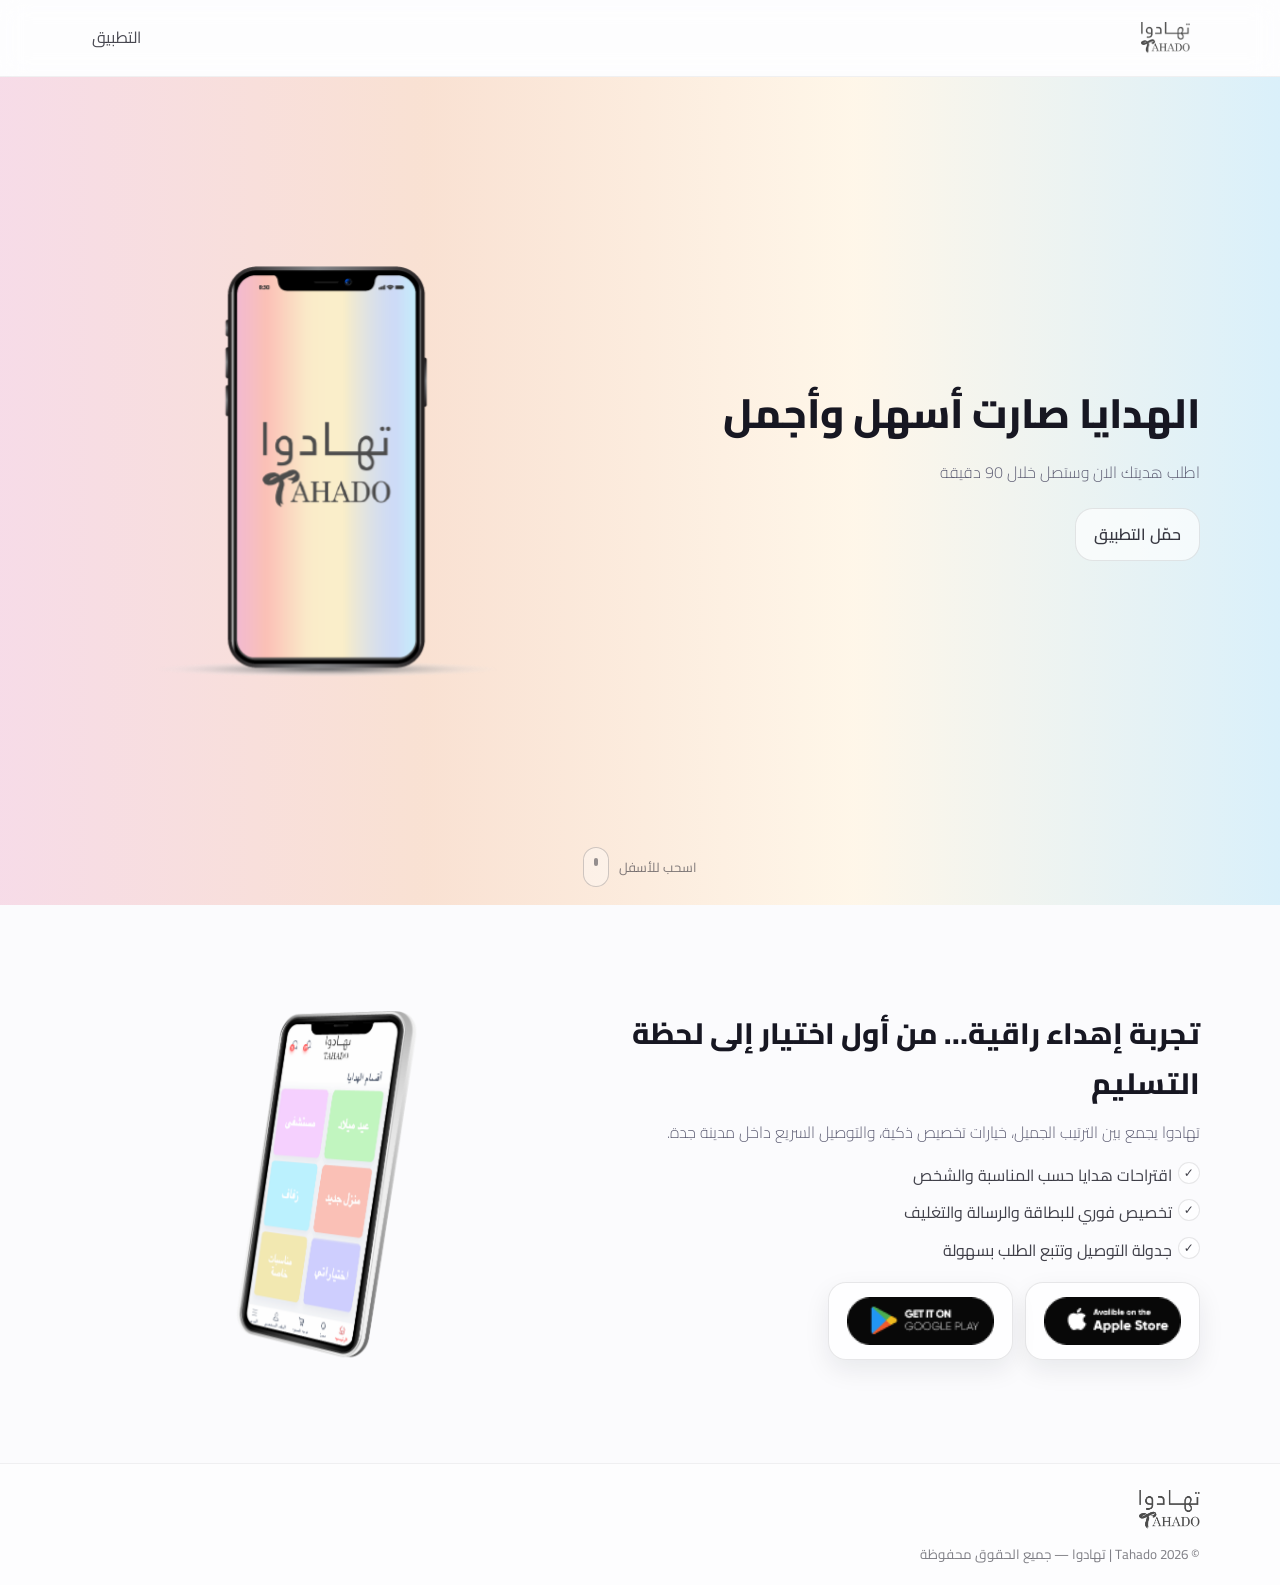
==== index.html @ 55dccb03 "upload" ====
<!doctype html>
<html lang="ar" dir="rtl">
<head>
  <meta charset="utf-8" />
  <meta name="viewport" content="width=device-width,initial-scale=1" />
  <meta name="theme-color" content="#f7e6ef" />
  <title>Tahado | تهادوا</title>
  <meta name="description" content="Tahado | تهادوا - اكتشف هدايا مميزة، اطلبها بسهولة، ووصلها لمن تحب." />

  <!-- Fonts -->
  <link rel="preconnect" href="https://fonts.googleapis.com">
  <link rel="preconnect" href="https://fonts.gstatic.com" crossorigin>
  <link href="https://fonts.googleapis.com/css2?family=Cairo:wght@300;400;600;800&family=Poppins:wght@300;400;600;700&display=swap" rel="stylesheet">

  <link rel="stylesheet" href="style.css" />
</head>

<body>
  

  <header class="topbar">
    <nav class="nav container" aria-label="التنقل الرئيسي">
      <a class="brand" href="#home" data-scroll>
        <img src="assets/Logo.png" alt="Tahado | تهادوا" />
      </a>

      <button class="nav-toggle" type="button" aria-label="فتح القائمة" aria-expanded="false">
        <span></span><span></span><span></span>
      </button>

      <div class="nav-links" id="navLinks">
        <a href="#preview" data-scroll>التطبيق</a>
      </div>
    </nav>
  </header>

  <main id="home">
    <!-- 1) HERO -->
    <section class="hero section section--gradient">
      <div class="container hero-grid">
        <div class="hero-content reveal">


          <h1 class="hero-title">الهدايا صارت أسهل وأجمل</h1>
          <p class="hero-sub">
            اطلب هديتك الان وستصل خلال 90 دقيقة
          </p>

          <div class="hero-actions">
            <a class="btn btn-ghost ripple" href="#preview" data-scroll>حمّل التطبيق</a>
          </div>

          <div class="trust">
          </div>
        </div>

        <div class="hero-art reveal" aria-hidden="true">
          <img src="assets/phone1.png" alt="معاينة تطبيق تهادوا" />
        </div>
      </div>

      <div class="scroll-hint" aria-hidden="true">
        <span>اسحب للأسفل</span>
        <div class="mouse"></div>
      </div>
    </section>

    

    <!-- 4) APP PREVIEW -->
    <section class="section" id="preview">
      <div class="container split">
        <div class="split-text reveal">
          <h2>تجربة إهداء راقية… من أول اختيار إلى لحظة التسليم</h2>
          <p class="lead">
            تهادوا يجمع بين الترتيب الجميل، خيارات تخصيص ذكية، والتوصيل السريع داخل مدينة جدة.
          </p>

          <ul class="checklist">
            <li>اقتراحات هدايا حسب المناسبة والشخص</li>
            <li>تخصيص فوري للبطاقة والرسالة والتغليف</li>
            <li>جدولة التوصيل وتتبع الطلب بسهولة</li>
          </ul>

          <div class="store-row">
            <a class="store-btn ripple" href="#cta" data-scroll aria-label="App Store">
              <img src="assets/apple-store.png" alt="App Store" />
            </a>

            <a class="store-btn ripple" href="#cta" data-scroll aria-label="Google Play">
              <img src="assets/play-store.png" alt="Google Play" />
            </a>
          </div>
        </div>

        <div class="split-media reveal is-visible" aria-hidden="true">
          <img src="assets/phone2.png" alt="معاينة التطبيق" />
        </div>
      </div>
    </section>

    
  </main>

  <!-- 6) FOOTER -->
  <footer class="footer">
    <div class="container footer-row">
      <div class="footer-brand">
        <img src="assets/Logo.png" alt="Tahado | تهادوا" />
      </div>

      <div class="footer-links" aria-label="روابط">

      </div>


    </div>

    <div class="container footer-bottom">
      <small>© <span id="year"></span> Tahado | تهادوا — جميع الحقوق محفوظة</small>
    </div>
  </footer>

  <script src="script.js"></script>
</body>
</html>
---- style.css ----
:root{
  /* Pastel gradient (soft, not saturated) */
  --pink: #f6d9e6;
  --peach:#f9dfcf;
  --cream:#fff6e7;
  --blue: #d7effa;

  --bg: #fbfbfd;
  --text: #171722;
  --muted:#5d5d73;

  --white: #ffffff;
  --card: rgba(255,255,255,.78);

  --shadow: 0 14px 40px rgba(16, 24, 40, .10);
  --shadow-soft: 0 10px 26px rgba(16, 24, 40, .08);

  --radius-lg: 24px;
  --radius-md: 18px;

  --stroke: rgba(23,23,34,.08);
  --stroke-strong: rgba(23,23,34,.12);

  --primary: #2a2a36;
  --accent: #ea7aa8;

  --container: 1120px;
}

*{ box-sizing:border-box; }
html,body{ height:100%; }
body{
  margin:0;
  color:var(--text);
  background: var(--bg);
  font-family: "Cairo","IBM Plex Arabic","Poppins",system-ui,-apple-system,Segoe UI,Roboto,Arial,sans-serif;
  line-height:1.7;
  overflow-x:hidden;
}

img{ max-width:100%; display:block; }
a{ color:inherit; text-decoration:none; }
button{ font-family: inherit; }

.brand img{
  height: clamp(24px, 3vw, 32px);
  width: auto;
}

.container{
  width:min(var(--container), calc(100% - 40px));
  margin-inline:auto;
}

.section{
  padding: 88px 0;
  position:relative;
}

.section--gradient{
  background:
    linear-gradient(90deg, rgba(246,217,230,.92), rgba(249,223,207,.92), rgba(255,246,231,.92), rgba(215,239,250,.92));
}

.section-head{
  text-align:center;
  margin-bottom: 34px;
}
.section-head h2{
  margin:0 0 10px;
  font-size: clamp(22px, 2.3vw, 34px);
  font-weight: 800;
  letter-spacing: .2px;
}
.section-head p{
  margin:0;
  color: var(--muted);
  font-weight: 300;
}

.topbar{
  position: sticky;
  top:0;
  z-index: 40;
  backdrop-filter: blur(14px);
  background: rgba(255,255,255,.58);
  border-bottom: 1px solid rgba(23,23,34,.06);
}

.nav{
  display:flex;
  align-items:center;
  justify-content:space-between;
  padding: 14px 0;
  gap: 12px;
}

.brand{
  display:flex;
  flex-direction:column;
  line-height:1.1;
  padding: 8px 10px;
  border-radius: 14px;
}
.brand-ar{ font-weight:800; font-size: 18px; }
.brand-en{ font-family:"Poppins","Cairo",sans-serif; font-weight:600; font-size: 12px; color: rgba(23,23,34,.62); letter-spacing: .12em; }

.nav-links{
  display:flex;
  align-items:center;
  gap: 10px;
}
.nav-links a{
  padding: 10px 12px;
  border-radius: 14px;
  color: rgba(23,23,34,.78);
  font-weight: 400;
  transition: transform .2s ease, background .2s ease;
}
.nav-links a:hover{
  background: rgba(255,255,255,.7);
  transform: translateY(-1px);
}
.nav-links .chip{
  border: 1px solid rgba(23,23,34,.10);
  background: rgba(255,255,255,.7);
}

.nav-toggle{
  display:none;
  width: 44px;
  height: 44px;
  border-radius: 14px;
  border: 1px solid rgba(23,23,34,.08);
  background: rgba(255,255,255,.7);
  cursor:pointer;
  position:relative;
}
.nav-toggle span{
  position:absolute;
  left: 10px;
  right: 10px;
  height: 2px;
  background: rgba(23,23,34,.75);
  border-radius: 999px;
  transition: transform .2s ease, top .2s ease, opacity .2s ease;
}
.nav-toggle span:nth-child(1){ top: 14px; }
.nav-toggle span:nth-child(2){ top: 21px; }
.nav-toggle span:nth-child(3){ top: 28px; }
.nav-toggle[aria-expanded="true"] span:nth-child(1){ top: 21px; transform: rotate(45deg); }
.nav-toggle[aria-expanded="true"] span:nth-child(2){ opacity:0; }
.nav-toggle[aria-expanded="true"] span:nth-child(3){ top: 21px; transform: rotate(-45deg); }

.hero{
  min-height: calc(100svh - 72px);
  display:flex;
  align-items:center;
  padding-top: 48px;
}
.hero-grid{
  display:grid;
  grid-template-columns: 1.1fr .9fr;
  align-items:center;
  gap: 26px;
}

.logo-block{
  display:inline-flex;
  flex-direction:column;
  gap: 6px;
  padding: 14px 18px;
  border-radius: 18px;
  background: rgba(255,255,255,.55);
  border: 1px solid rgba(23,23,34,.08);
  box-shadow: 0 10px 24px rgba(16, 24, 40, .08);
}
.logo-block img{
  height: clamp(42px, 6vw, 64px);
  width: auto;
}
.logo-ar{
  font-size: clamp(28px, 3.4vw, 44px);
  font-weight: 800;
}
.logo-en{
  font-family:"Poppins","Cairo",sans-serif;
  letter-spacing: .18em;
  font-size: 12px;
  color: rgba(23,23,34,.60);
  font-weight: 600;
}

.hero-title{
  margin: 16px 0 10px;
  font-size: clamp(28px, 3.2vw, 48px);
  font-weight: 800;
}
.hero-sub{
  margin:0 0 22px;
  color: var(--muted);
  font-weight: 300;
  max-width: 56ch;
}

.hero-actions{
  display:flex;
  flex-wrap:wrap;
  gap: 12px;
  margin-bottom: 18px;
}

.btn{
  display:inline-flex;
  align-items:center;
  justify-content:center;
  padding: 12px 18px;
  border-radius: 18px;
  border: 1px solid transparent;
  cursor:pointer;
  user-select:none;
  font-weight: 600;
  transition: transform .18s ease, box-shadow .18s ease, background .18s ease, border-color .18s ease;
  position:relative;
  overflow:hidden;
}
.btn:hover{ transform: translateY(-2px); box-shadow: var(--shadow-soft); }
.btn:active{ transform: translateY(0px); }

.btn-primary{
  background: linear-gradient(135deg, rgba(234,122,168,.92), rgba(130,170,244,.70));
  color: #11111a;
  border-color: rgba(23,23,34,.06);
}
.btn-ghost{
  background: rgba(255,255,255,.66);
  border-color: rgba(23,23,34,.10);
  color: rgba(23,23,34,.86);
}

.trust{
  display:flex;
  flex-wrap:wrap;
  gap: 10px;
}
.pill{
  padding: 8px 12px;
  border-radius: 999px;
  background: rgba(255,255,255,.55);
  border: 1px solid rgba(23,23,34,.08);
  color: rgba(23,23,34,.72);
  font-weight: 400;
}

.hero-art{
  position:relative;
  display:flex;
  justify-content:center;
  align-items:center;
  min-height: 360px;
}
.halo{
  position:absolute;
  inset:auto;
  width: 360px;
  height: 360px;
  filter: blur(28px);
  opacity: .75;
  background: radial-gradient(circle at 30% 30%, rgba(234,122,168,.55), transparent 60%),
              radial-gradient(circle at 70% 65%, rgba(109,186,244,.50), transparent 60%),
              radial-gradient(circle at 55% 40%, rgba(255,246,231,.80), transparent 55%);
  z-index:0;
}
.hero-card{
  z-index:1;
  width: min(380px, 92%);
  border-radius: var(--radius-lg);
  background: rgba(255,255,255,.62);
  border: 1px solid rgba(23,23,34,.08);
  box-shadow: var(--shadow);
  padding: 18px;
}
.hero-card-top{
  display:flex;
  justify-content:space-between;
  align-items:center;
  margin-bottom: 12px;
}
.badge{
  padding: 8px 10px;
  border-radius: 999px;
  background: rgba(255,255,255,.75);
  border: 1px solid rgba(23,23,34,.08);
  font-weight: 600;
  color: rgba(23,23,34,.80);
}
.mini{
  font-family:"Poppins","Cairo",sans-serif;
  font-size: 12px;
  opacity: .7;
  letter-spacing: .12em;
}
.hero-card-body{
  display:flex;
  gap: 14px;
  align-items:center;
  padding: 14px;
  border-radius: 18px;
  background: rgba(255,255,255,.58);
  border: 1px solid rgba(23,23,34,.06);
}
.gift-emoji{
  font-size: 42px;
  width: 64px;
  height: 64px;
  display:grid;
  place-items:center;
  border-radius: 18px;
  background: linear-gradient(135deg, rgba(246,217,230,.75), rgba(215,239,250,.75));
  border: 1px solid rgba(23,23,34,.06);
}
.gift-lines{ flex:1; }
.line{
  height: 10px;
  border-radius: 999px;
  background: rgba(23,23,34,.08);
  margin: 10px 0;
}
.line.lg{ width: 80%; }
.line.sm{ width: 50%; }

.hero-card-bottom{
  display:flex;
  flex-wrap:wrap;
  gap: 10px;
  margin-top: 12px;
}
.chip-soft{
  padding: 8px 10px;
  border-radius: 999px;
  background: rgba(255,255,255,.55);
  border: 1px solid rgba(23,23,34,.06);
  color: rgba(23,23,34,.72);
  font-weight: 400;
}

.scroll-hint{
  position:absolute;
  bottom: 18px;
  left: 50%;
  transform: translateX(-50%);
  display:flex;
  align-items:center;
  gap: 10px;
  color: rgba(23,23,34,.55);
  font-size: 13px;
}
.mouse{
  width: 26px;
  height: 40px;
  border-radius: 999px;
  border: 1px solid rgba(23,23,34,.20);
  position:relative;
  background: rgba(255,255,255,.35);
}
.mouse::after{
  content:"";
  width: 4px;
  height: 8px;
  border-radius: 999px;
  background: rgba(23,23,34,.45);
  position:absolute;
  left:50%;
  top: 10px;
  transform: translateX(-50%);
  animation: wheel 1.3s ease-in-out infinite;
}
@keyframes wheel{
  0%{ transform: translate(-50%, 0); opacity:.7; }
  70%{ transform: translate(-50%, 10px); opacity:.2; }
  100%{ transform: translate(-50%, 0); opacity:.7; }
}

/* Cards */
.cards-3{
  display:grid;
  grid-template-columns: repeat(3, 1fr);
  gap: 16px;
}
.card{
  background: rgba(255,255,255,.72);
  border: 1px solid rgba(23,23,34,.08);
  border-radius: var(--radius-lg);
  padding: 18px;
  box-shadow: var(--shadow-soft);
  transition: transform .2s ease, box-shadow .2s ease;
}
.card:hover{
  transform: translateY(-4px);
  box-shadow: var(--shadow);
}
.card-icon{
  width: 54px;
  height: 54px;
  border-radius: 18px;
  display:grid;
  place-items:center;
  background: linear-gradient(135deg, rgba(255,246,231,.90), rgba(215,239,250,.75));
  border: 1px solid rgba(23,23,34,.06);
  margin-bottom: 12px;
  font-size: 22px;
}
.card h3{ margin:0 0 6px; font-weight:800; font-size: 18px; }
.card p{ margin:0; color: var(--muted); font-weight: 300; }

/* Categories */
.category-grid{
  display:grid;
  grid-template-columns: repeat(4, 1fr);
  gap: 14px;
}
.category-card{
  border-radius: var(--radius-lg);
  padding: 18px;
  background:
    linear-gradient(var(--white), var(--white)) padding-box,
    linear-gradient(135deg, rgba(246,217,230,.85), rgba(249,223,207,.85), rgba(215,239,250,.85)) border-box;
  border: 1.5px solid transparent;
  box-shadow: var(--shadow-soft);
  transition: transform .2s ease, box-shadow .2s ease, background .2s ease;
  min-height: 142px;
  display:flex;
  flex-direction:column;
  justify-content:center;
  gap: 6px;
}
.category-card:hover{
  transform: translateY(-5px);
  box-shadow: var(--shadow);
}
.category-emoji{ font-size: 28px; }
.category-title{ font-weight: 800; font-size: 18px; }
.category-sub{ color: var(--muted); font-weight: 300; }

/* Split preview */
.split{
  display:grid;
  grid-template-columns: 1.1fr .9fr;
  gap: 24px;
  align-items:center;
}
.split-text h2{
  margin:0 0 10px;
  font-size: clamp(22px, 2.3vw, 34px);
  font-weight: 800;
}
.lead{
  margin:0 0 16px;
  color: var(--muted);
  font-weight: 300;
  max-width: 60ch;
}
.checklist{
  list-style:none;
  padding:0;
  margin: 0 0 18px;
}
.checklist li{
  position:relative;
  padding-inline-start: 28px;
  margin: 10px 0;
  color: rgba(23,23,34,.82);
  font-weight: 400;
}
.checklist li::before{
  content:"✓";
  position:absolute;
  right: 0;
  top: 0;
  width: 20px;
  height: 20px;
  border-radius: 999px;
  display:grid;
  place-items:center;
  font-weight: 800;
  font-size: 12px;
  background: rgba(255,255,255,.75);
  border: 1px solid rgba(23,23,34,.10);
}

.store-row{
  display:flex;
  gap: 12px;
  flex-wrap:wrap;
}
.store-btn{
  display:flex;
  align-items:center;
  gap: 10px;
  padding: 14px 18px;
  border-radius: 18px;
  border: 1px solid rgba(23,23,34,.10);
  background: rgba(255,255,255,.72);
  box-shadow: var(--shadow-soft);
  transition: transform .18s ease, box-shadow .18s ease;
  position:relative;
  overflow:hidden;
}
.store-btn:hover{ transform: translateY(-2px); box-shadow: var(--shadow); }
.store-btn img{
  height: clamp(36px, 6.5vw, 48px);
  width: auto;
}
.store-ic{
  width: 38px;
  height: 38px;
  border-radius: 14px;
  display:grid;
  place-items:center;
  background: linear-gradient(135deg, rgba(246,217,230,.8), rgba(215,239,250,.8));
  border: 1px solid rgba(23,23,34,.06);
  font-weight: 700;
  font-family:"Poppins","Cairo",sans-serif;
}
.store-text{
  line-height:1.1;
  display:flex;
  flex-direction:column;
  text-align:right;
}
.store-text small{
  color: rgba(23,23,34,.60);
  font-family:"Poppins","Cairo",sans-serif;
  font-weight: 400;
  font-size: 11px;
}
.store-text strong{
  font-family:"Poppins","Cairo",sans-serif;
  font-weight: 700;
  letter-spacing: .02em;
}

.store-btn--light{
  background: rgba(158, 0, 0, 0);
}

/* Phone mock */
.split-media{
  position:relative;
  display:flex;
  justify-content:center;
  padding: 18px 0;
}
.split-media img{
  width: clamp(130px, 14vw, 210px);
  height: auto;
}

/* Hero phone image sizing */
.hero-art img{
  width: clamp(350px, 18vw, 240px);
  height: auto;
}
.phone-glow{
  position:absolute;
  width: 420px;
  height: 420px;
  border-radius: 50%;
  filter: blur(28px);
  opacity: .75;
  background: radial-gradient(circle at 40% 30%, rgba(234,122,168,.55), transparent 55%),
              radial-gradient(circle at 70% 70%, rgba(109,186,244,.55), transparent 60%),
              radial-gradient(circle at 50% 55%, rgba(255,246,231,.85), transparent 60%);
}
.phone{
  width: 300px;
  height: 600px;
  border-radius: 38px;
  background: rgba(255,255,255,.7);
  border: 1px solid rgba(23,23,34,.10);
  box-shadow: var(--shadow);
  position:relative;
  overflow:hidden;
  backdrop-filter: blur(10px);
}
.phone-notch{
  position:absolute;
  top: 10px;
  left: 50%;
  transform: translateX(-50%);
  width: 120px;
  height: 26px;
  border-radius: 999px;
  background: rgba(23,23,34,.10);
}
.phone-screen{
  position:absolute;
  inset: 0;
  padding: 46px 16px 16px;
  display:flex;
  flex-direction:column;
  gap: 12px;
}

.ui-header{
  display:flex;
  align-items:center;
  justify-content:space-between;
  padding: 14px;
  border-radius: 22px;
  background: linear-gradient(135deg, rgba(246,217,230,.62), rgba(215,239,250,.62));
  border: 1px solid rgba(23,23,34,.06);
}
.ui-title{ font-weight: 800; }
.ui-pill{
  font-size: 12px;
  padding: 8px 10px;
  border-radius: 999px;
  background: rgba(255,255,255,.6);
  border: 1px solid rgba(23,23,34,.08);
}

.ui-card{
  padding: 14px;
  border-radius: 24px;
  background: rgba(255,255,255,.65);
  border: 1px solid rgba(23,23,34,.08);
  box-shadow: 0 10px 18px rgba(16,24,40,.08);
}
.ui-card-top{
  display:flex;
  justify-content:space-between;
  align-items:center;
  margin-bottom: 10px;
}
.ui-emoji{ font-size: 22px; }
.ui-tag{
  font-size: 12px;
  color: rgba(23,23,34,.72);
  padding: 6px 10px;
  border-radius: 999px;
  border: 1px solid rgba(23,23,34,.08);
  background: rgba(255,255,255,.55);
}
.ui-lines{ display:flex; flex-direction:column; gap: 8px; margin: 10px 0; }
.ui-line{
  height: 10px;
  border-radius: 999px;
  background: rgba(23,23,34,.10);
}
.w80{ width: 82%; }
.w60{ width: 60%; }

.ui-actions{
  display:flex;
  gap: 8px;
  flex-wrap:wrap;
}
.ui-chip{
  font-size: 12px;
  padding: 8px 10px;
  border-radius: 999px;
  background: rgba(255,255,255,.65);
  border: 1px solid rgba(23,23,34,.08);
}

.ui-grid{
  display:grid;
  grid-template-columns: repeat(2, 1fr);
  gap: 10px;
  margin-top: 4px;
}
.ui-mini{
  border-radius: 20px;
  padding: 12px;
  background: rgba(255,255,255,.62);
  border: 1px solid rgba(23,23,34,.08);
  display:flex;
  align-items:center;
  justify-content:space-between;
}
.ui-mini span{ font-size: 18px; }
.ui-mini small{ color: rgba(23,23,34,.70); font-weight: 400; }

.ui-footer{
  margin-top:auto;
  display:flex;
  justify-content:center;
  gap: 8px;
}
.dot{
  width: 7px;
  height: 7px;
  border-radius: 999px;
  background: rgba(23,23,34,.18);
}
.dot.active{ background: rgba(23,23,34,.45); }

/* CTA */
.cta{
  padding-top: 40px;
  padding-bottom: 40px;
}
.cta-box{
  border-radius: calc(var(--radius-lg) + 6px);
  padding: 28px;
  background: rgba(255,255,255,.50);
  border: 1px solid rgba(23,23,34,.08);
  box-shadow: var(--shadow);
  text-align:center;
}
.cta-box h2{
  margin:0 0 6px;
  font-size: clamp(22px, 2.3vw, 34px);
  font-weight: 800;
}
.cta-box p{
  margin:0 0 18px;
  color: rgba(23,23,34,.70);
  font-weight: 300;
}
.cta-actions{
  margin-top: 16px;
  display:flex;
  gap: 12px;
  justify-content:center;
  flex-wrap:wrap;
}

/* Footer */
.footer{
  padding: 26px 0 18px;
  background: rgba(255,255,255,.6);
  border-top: 1px solid rgba(23,23,34,.06);
}
.footer-row{
  display:flex;
  gap: 14px;
  align-items:center;
  justify-content:space-between;
  flex-wrap:wrap;
}
.footer-brand{
  display:flex;
  flex-direction:column;
  line-height:1.1;
}
.footer-brand img{
  height: clamp(28px, 4vw, 40px);
  width: auto;
}
.footer-links{
  display:flex;
  gap: 14px;
  flex-wrap:wrap;
  color: rgba(23,23,34,.72);
}
.footer-links a{
  padding: 8px 10px;
  border-radius: 14px;
  transition: background .18s ease, transform .18s ease;
}
.footer-links a:hover{
  background: rgba(255,255,255,.75);
  transform: translateY(-1px);
}
.social{
  display:flex;
  gap: 10px;
}
.social-btn{
  width: 40px;
  height: 40px;
  border-radius: 14px;
  display:grid;
  place-items:center;
  background: rgba(255,255,255,.72);
  border: 1px solid rgba(23,23,34,.08);
  box-shadow: 0 10px 20px rgba(16,24,40,.06);
  transition: transform .18s ease, box-shadow .18s ease;
}
.social-btn:hover{ transform: translateY(-2px); box-shadow: var(--shadow-soft); }
.footer-bottom{
  margin-top: 10px;
  color: rgba(23,23,34,.55);
}

/* Floating layer */
.float-layer{
  position:fixed;
  inset:0;
  pointer-events:none;
  z-index:0;
}
.float-item{
  position:absolute;
  font-size: 18px;
  opacity:.28;
  filter: blur(.0px);
  transform: translate3d(0,0,0);
  animation: floatUp 10s linear infinite;
}
@keyframes floatUp{
  0%{ transform: translateY(20px) translateX(0) rotate(0deg); opacity: 0; }
  10%{ opacity:.26; }
  50%{ opacity:.22; }
  100%{ transform: translateY(-120vh) translateX(40px) rotate(18deg); opacity: 0; }
}
.float-item.i1{ right: 10%; top: 95%; animation-duration: 12s; }
.float-item.i2{ right: 28%; top: 110%; animation-duration: 14s; font-size: 20px; }
.float-item.i3{ right: 55%; top: 120%; animation-duration: 16s; font-size: 16px; }
.float-item.i4{ right: 72%; top: 105%; animation-duration: 15s; font-size: 18px; }
.float-item.i5{ right: 86%; top: 125%; animation-duration: 18s; font-size: 16px; }
.float-item.i6{ right: 40%; top: 130%; animation-duration: 20s; font-size: 20px; }

/* Reveal animation */
.reveal{
  opacity:0;
  transform: translateY(14px);
  transition: opacity .7s ease, transform .7s ease;
  will-change: opacity, transform;
}
.reveal.is-visible{
  opacity:1;
  transform: translateY(0);
}

/* Ripple */
.ripple{
  --ripple-x: 50%;
  --ripple-y: 50%;
}
.ripple::after{
  content:"";
  position:absolute;
  inset:auto;
  width: 12px;
  height: 12px;
  border-radius: 999px;
  background: rgba(255,255,255,.6);
  transform: translate(-50%, -50%) scale(0);
  top: var(--ripple-y);
  left: var(--ripple-x);
  pointer-events:none;
}
.ripple.rippling::after{
  animation: ripple 550ms ease-out;
}
@keyframes ripple{
  to{
    transform: translate(-50%, -50%) scale(28);
    opacity:0;
  }
}

/* Responsive */
@media (max-width: 980px){
  .hero-grid, .split{
    grid-template-columns: 1fr;
  }
  .hero{
    min-height: auto;
    padding-bottom: 70px;
  }
  .hero-art{ order: -1; }
  .scroll-hint{ display:none; }
  .category-grid{ grid-template-columns: repeat(2, 1fr); }
  .cards-3{ grid-template-columns: 1fr; }
}

@media (max-width: 860px){
  .nav-toggle{ display:inline-grid; place-items:center; }
  .nav-links{
    position:absolute;
    top: 62px;
    left: 20px;
    right: 20px;
    background: rgba(255,255,255,.82);
    border: 1px solid rgba(23,23,34,.08);
    border-radius: 18px;
    box-shadow: var(--shadow-soft);
    padding: 10px;
    display:none;
    flex-direction:column;
    align-items:stretch;
  }
  .nav-links a{ padding: 12px 12px; }
  .nav-links.is-open{ display:flex; }
}

@media (prefers-reduced-motion: reduce){
  *{ scroll-behavior:auto !important; }
  .reveal{ transition:none; }
  .float-item{ animation:none; opacity:.14; }
  .btn, .card, .category-card, .store-btn, .social-btn{ transition:none; }
  .ripple::after{ display:none; }
}
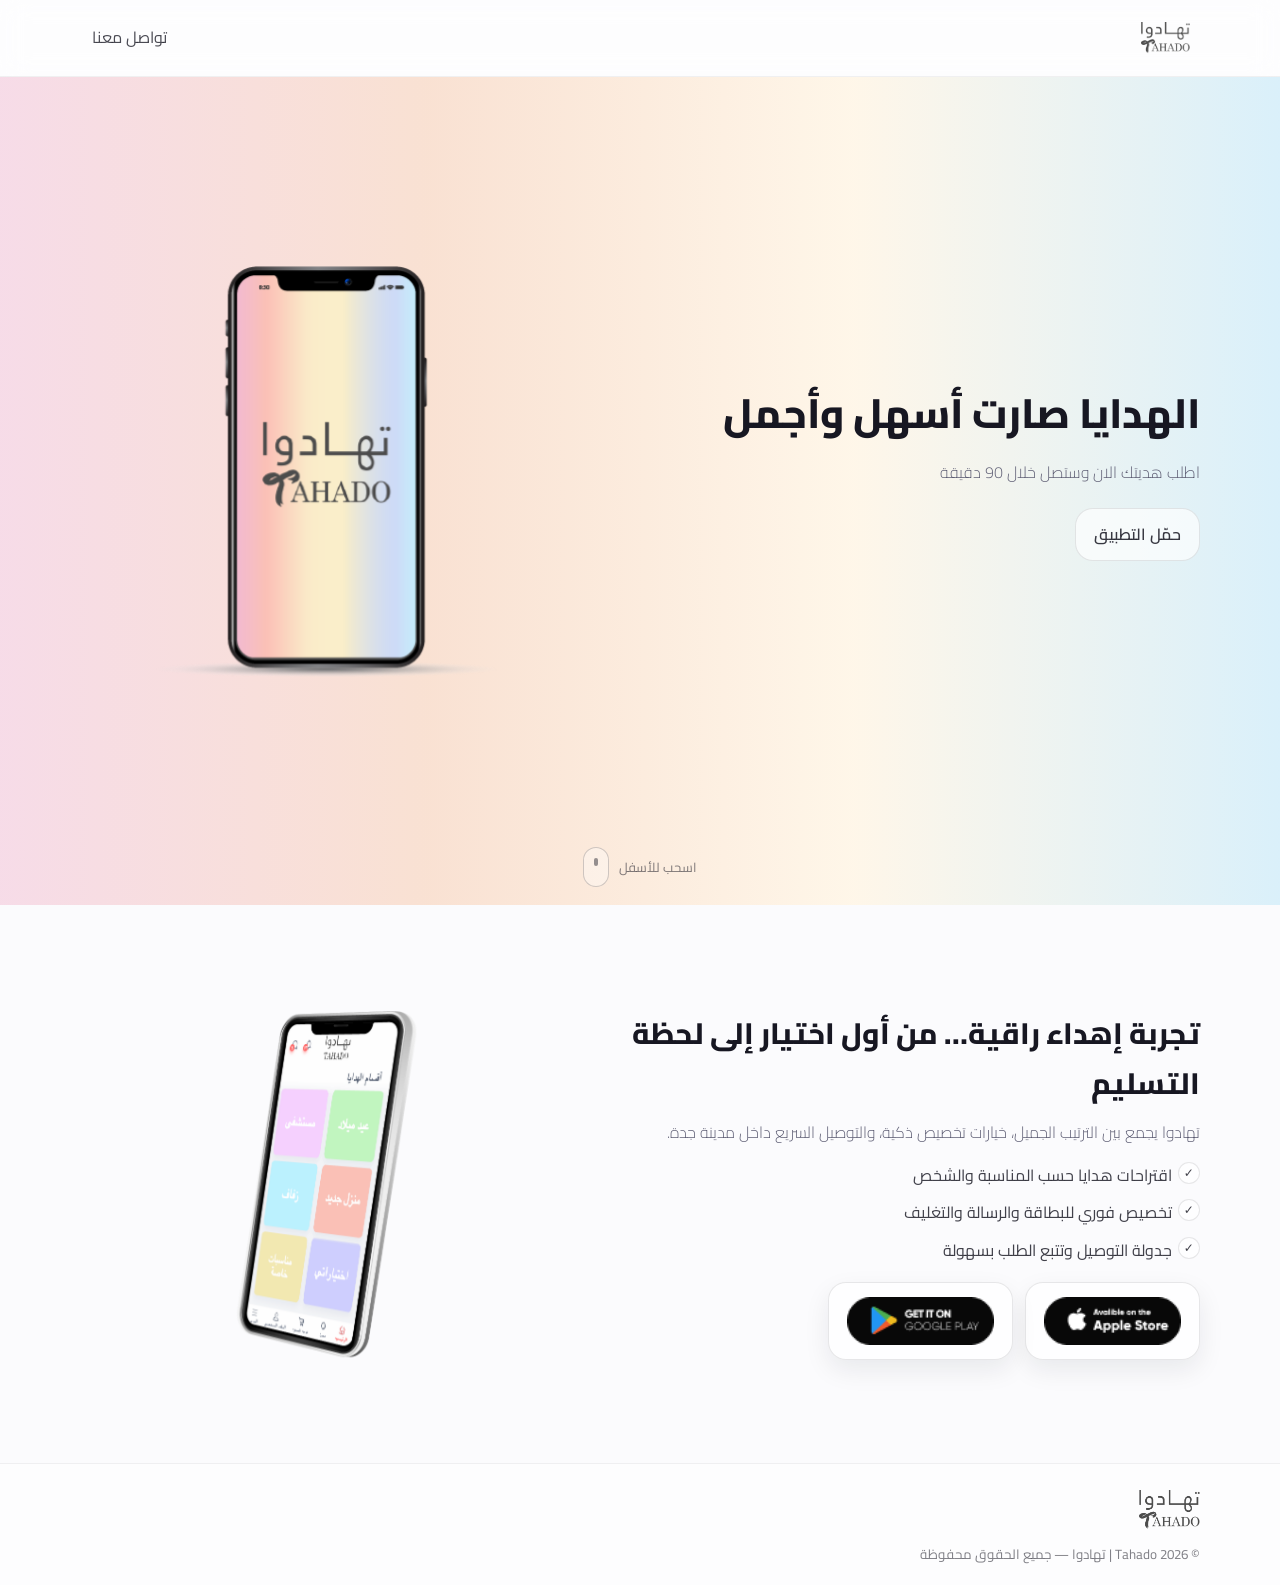
==== commit cc8dc9c0: "update update" ====
--- a/index.html
+++ b/index.html
@@ -6,6 +6,7 @@
   <meta name="theme-color" content="#f7e6ef" />
   <title>Tahado | تهادوا</title>
   <meta name="description" content="Tahado | تهادوا - اكتشف هدايا مميزة، اطلبها بسهولة، ووصلها لمن تحب." />
+  <link rel="icon" type="image/x-icon" href="assets/fav.png">
 
   <!-- Fonts -->
   <link rel="preconnect" href="https://fonts.googleapis.com">
@@ -17,7 +18,6 @@
 
 <body>
   
-
   <header class="topbar">
     <nav class="nav container" aria-label="التنقل الرئيسي">
       <a class="brand" href="#home" data-scroll>
@@ -29,7 +29,7 @@
       </button>
 
       <div class="nav-links" id="navLinks">
-        <a href="#preview" data-scroll>التطبيق</a>
+        <a href="contact.html">تواصل معنا</a>
       </div>
     </nav>
   </header>
@@ -83,11 +83,11 @@
           </ul>
 
           <div class="store-row">
-            <a class="store-btn ripple" href="#cta" data-scroll aria-label="App Store">
+            <a class="store-btn ripple" href="https://apps.apple.com/us/app/6742783552" data-scroll aria-label="App Store">
               <img src="assets/apple-store.png" alt="App Store" />
             </a>
 
-            <a class="store-btn ripple" href="#cta" data-scroll aria-label="Google Play">
+            <a class="store-btn ripple" href="https://play.google.com/store/apps/details?id=com.masader.tahaddoo" data-scroll aria-label="Google Play">
               <img src="assets/play-store.png" alt="Google Play" />
             </a>
           </div>
--- a/style.css
+++ b/style.css
@@ -895,3 +895,191 @@
   .btn, .card, .category-card, .store-btn, .social-btn{ transition:none; }
   .ripple::after{ display:none; }
 }
+
+/* =========================
+   Contact Page Styling
+========================= */
+
+.contact-wrapper{
+  max-width: 640px;
+  margin: auto;
+}
+
+.contact-form{
+  background: var(--card);
+  backdrop-filter: blur(10px);
+  border: 1px solid var(--stroke);
+  border-radius: var(--radius-lg);
+  padding: 28px;
+  box-shadow: var(--shadow);
+  display: flex;
+  flex-direction: column;
+  gap: 18px;
+}
+
+.form-group{
+  display:flex;
+  flex-direction:column;
+  gap: 6px;
+}
+
+.contact-form label{
+  font-weight:600;
+  font-size:14px;
+  color: rgba(23,23,34,.85);
+}
+
+.contact-form input,
+.contact-form select,
+.contact-form textarea{
+  padding: 14px 16px;
+  border-radius: 16px;
+  border: 1px solid var(--stroke);
+  background: rgba(255,255,255,.75);
+  font-family: inherit;
+  font-size: 14px;
+  transition: all .2s ease;
+}
+
+.contact-form input:focus,
+.contact-form select:focus,
+.contact-form textarea:focus{
+  outline:none;
+  border-color: var(--accent);
+  box-shadow: 0 0 0 4px rgba(234,122,168,.15);
+  background: white;
+}
+
+.contact-form textarea{
+  resize: vertical;
+  min-height: 120px;
+}
+
+/* =====================================
+   Contact Page (Only إضافات — لا يؤثر على index)
+===================================== */
+
+.contact-wrapper{
+  max-width: 640px;
+  margin: auto;
+}
+
+.contact-form{
+  background: var(--card);
+  backdrop-filter: blur(10px);
+  border: 1px solid var(--stroke);
+  border-radius: var(--radius-lg);
+  padding: 28px;
+  box-shadow: var(--shadow);
+  display: flex;
+  flex-direction: column;
+  gap: 18px;
+}
+
+.form-group{
+  display: flex;
+  flex-direction: column;
+  gap: 6px;
+}
+
+.contact-form label{
+  font-weight: 600;
+  font-size: 14px;
+  color: rgba(23,23,34,.85);
+}
+
+.contact-form input,
+.contact-form select,
+.contact-form textarea{
+  padding: 14px 16px;
+  border-radius: 16px;
+  border: 1px solid var(--stroke);
+  background: rgba(255,255,255,.85);
+  font-family: inherit;
+  font-size: 14px;
+  transition: all .2s ease;
+}
+
+.contact-form textarea{
+  resize: vertical;
+  min-height: 120px;
+}
+
+.contact-form input:focus,
+.contact-form select:focus,
+.contact-form textarea:focus{
+  outline: none;
+  border-color: var(--accent);
+  box-shadow: 0 0 0 4px rgba(234,122,168,.15);
+  background: #fff;
+}
+
+/* Validation colors */
+.contact-form input:invalid,
+.contact-form select:invalid,
+.contact-form textarea:invalid{
+  border-color: #b1b1b1;
+}
+
+.contact-form input:valid,
+.contact-form select:valid,
+.contact-form textarea:valid{
+  border-color: #30a46c;
+}
+
+/* Email link below form */
+.contact-alt{
+  margin-top: 32px;
+  text-align: center;
+  font-size: 14px;
+  color: var(--muted);
+  line-height: 1.8;
+}
+
+.contact-alt a{
+  color: var(--accent);
+  font-weight: 600;
+  transition: opacity .2s ease;
+}
+
+.contact-alt a:hover{
+  opacity: .7;
+  text-decoration: underline;
+}
+
+/* =========================
+   Toast Notification
+========================= */
+
+.toast{
+  position: fixed;
+  bottom: 30px;
+  left: 50%;
+  transform: translateX(-50%) translateY(20px);
+  min-width: 260px;
+  max-width: 90%;
+  padding: 16px 22px;
+  border-radius: 20px;
+  backdrop-filter: blur(14px);
+  background: rgba(255,255,255,.75);
+  border: 1px solid var(--stroke);
+  box-shadow: var(--shadow);
+  text-align: center;
+  font-weight: 600;
+  opacity: 0;
+  transition: all .4s ease;
+  z-index: 9999;
+}
+
+.toast-success{
+  border-color: rgba(48,164,108,.4);
+}
+
+.toast-error{
+  border-color: rgba(229,72,77,.4);
+}
+
+.toast.show{
+  opacity: 1;
+  transform: translateX(-50%) translateY(0);
+}
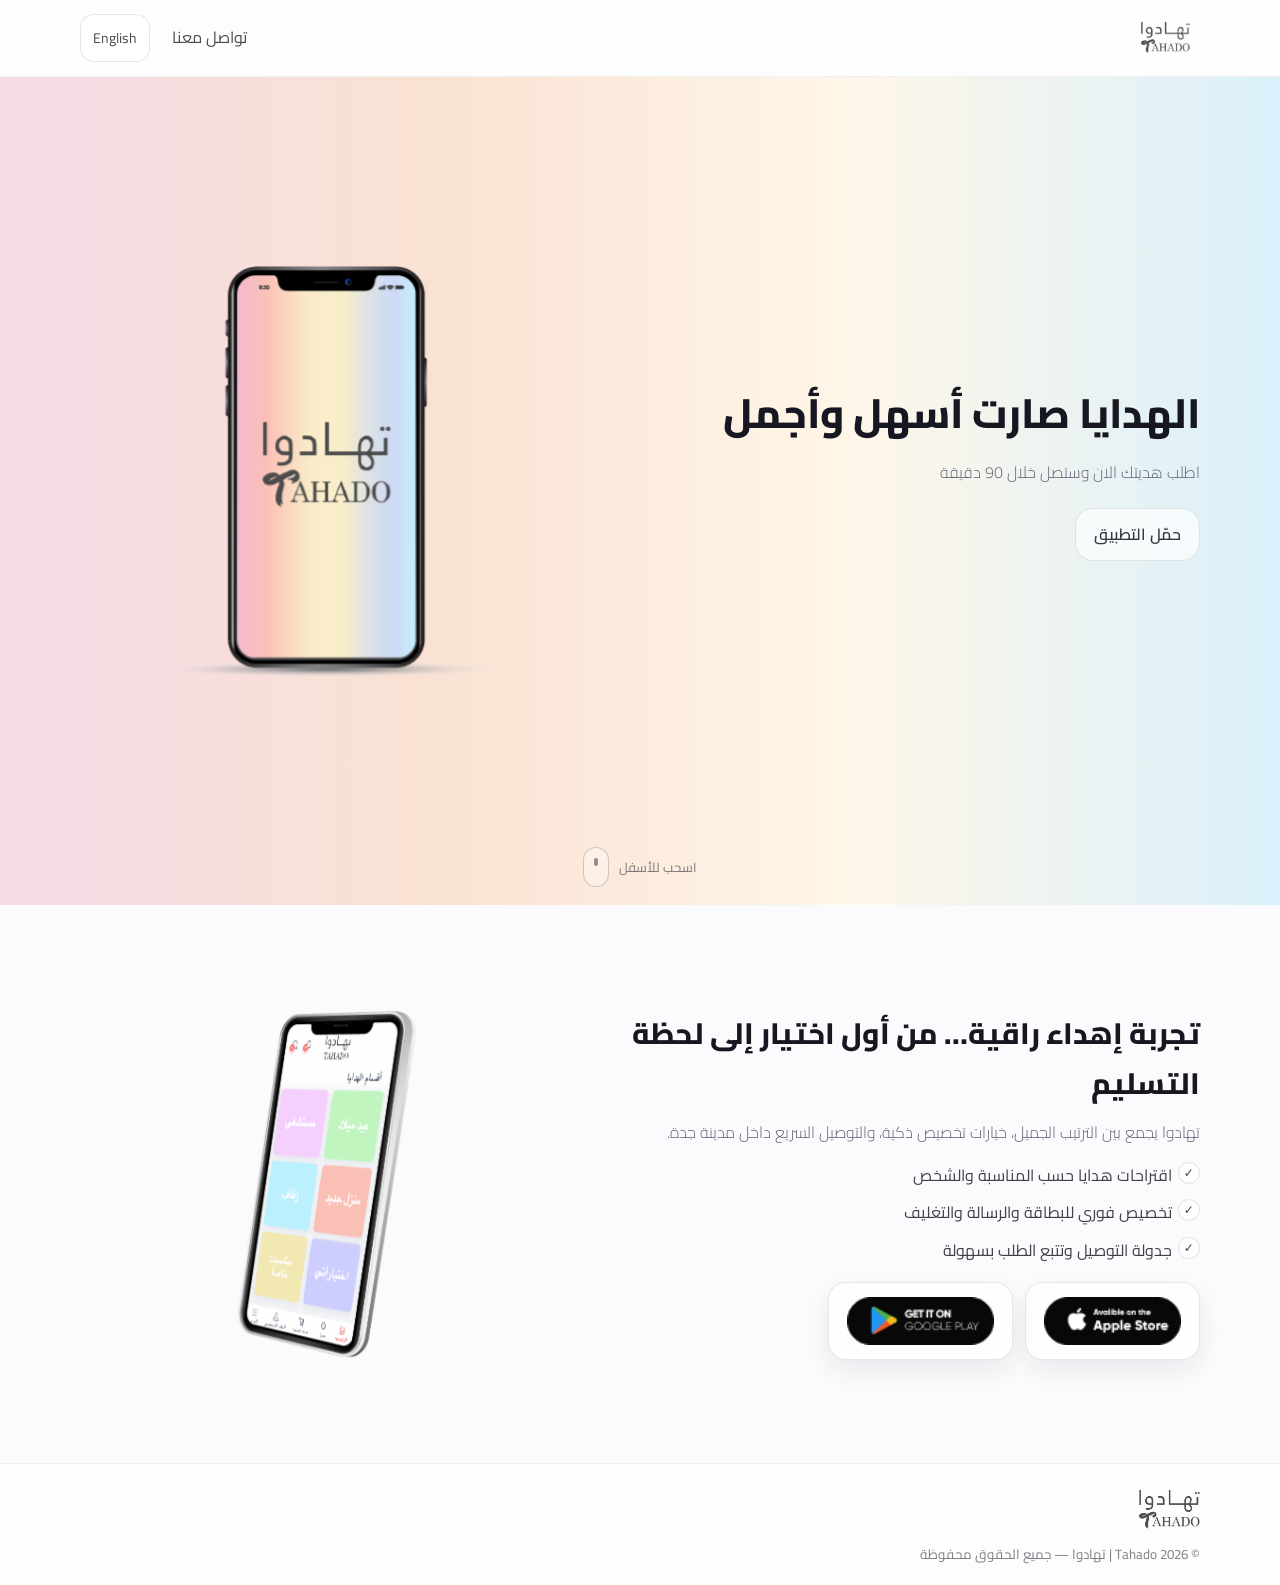
==== commit 006d3223: "Update index.html edit" ====
--- a/index.html
+++ b/index.html
@@ -19,17 +19,18 @@
 <body>
   
   <header class="topbar">
-    <nav class="nav container" aria-label="التنقل الرئيسي">
+    <nav class="nav container" data-i18n-aria-label="nav_label">
       <a class="brand" href="#home" data-scroll>
-        <img src="assets/Logo.png" alt="Tahado | تهادوا" />
+        <img src="assets/Logo.png" data-i18n-alt="brand_alt" alt="Tahado | تهادوا" />
       </a>
 
-      <button class="nav-toggle" type="button" aria-label="فتح القائمة" aria-expanded="false">
+      <button class="nav-toggle" type="button" data-i18n-aria-label="nav_toggle_open" aria-expanded="false">
         <span></span><span></span><span></span>
       </button>
 
       <div class="nav-links" id="navLinks">
-        <a href="contact.html">تواصل معنا</a>
+        <a href="contact.html" data-i18n="nav_contact">تواصل معنا</a>
+        <button class="language-toggle ripple" data-i18n="nav_language">English</button>
       </div>
     </nav>
   </header>
@@ -41,13 +42,13 @@
         <div class="hero-content reveal">
 
 
-          <h1 class="hero-title">الهدايا صارت أسهل وأجمل</h1>
-          <p class="hero-sub">
+          <h1 class="hero-title" data-i18n="hero_title">لأن اللحظات الحلوة ماتستنى</h1>
+          <p class="hero-sub" data-i18n="hero_subtitle">
             اطلب هديتك الان وستصل خلال 90 دقيقة
           </p>
 
           <div class="hero-actions">
-            <a class="btn btn-ghost ripple" href="#preview" data-scroll>حمّل التطبيق</a>
+            <a class="btn btn-ghost ripple" href="#preview" data-scroll data-i18n="hero_download_app">حمّل التطبيق</a>
           </div>
 
           <div class="trust">
@@ -55,12 +56,12 @@
         </div>
 
         <div class="hero-art reveal" aria-hidden="true">
-          <img src="assets/phone1.png" alt="معاينة تطبيق تهادوا" />
+          <img src="assets/phone1.png" data-i18n-alt="phone_alt" alt="معاينة تطبيق تهادوا" />
         </div>
       </div>
 
       <div class="scroll-hint" aria-hidden="true">
-        <span>اسحب للأسفل</span>
+        <span data-i18n="hero_scroll_hint">اسحب للأسفل</span>
         <div class="mouse"></div>
       </div>
     </section>
@@ -71,30 +72,30 @@
     <section class="section" id="preview">
       <div class="container split">
         <div class="split-text reveal">
-          <h2>تجربة إهداء راقية… من أول اختيار إلى لحظة التسليم</h2>
-          <p class="lead">
+          <h2 data-i18n="preview_title">تجربة إهداء راقية… من أول اختيار إلى لحظة التسليم</h2>
+          <p class="lead" data-i18n="preview_subtitle">
             تهادوا يجمع بين الترتيب الجميل، خيارات تخصيص ذكية، والتوصيل السريع داخل مدينة جدة.
           </p>
 
           <ul class="checklist">
-            <li>اقتراحات هدايا حسب المناسبة والشخص</li>
-            <li>تخصيص فوري للبطاقة والرسالة والتغليف</li>
-            <li>جدولة التوصيل وتتبع الطلب بسهولة</li>
+            <li data-i18n="preview_feature1">اقتراحات هدايا حسب المناسبة والشخص</li>
+            <li data-i18n="preview_feature2">تخصيص فوري للبطاقة والرسالة والتغليف</li>
+            <li data-i18n="preview_feature3">جدولة التوصيل وتتبع الطلب بسهولة</li>
           </ul>
 
           <div class="store-row">
-            <a class="store-btn ripple" href="https://apps.apple.com/us/app/6742783552" data-scroll aria-label="App Store">
-              <img src="assets/apple-store.png" alt="App Store" />
+            <a class="store-btn ripple" href="https://apps.apple.com/us/app/6742783552" data-scroll data-i18n-aria-label="app_store_alt" aria-label="App Store">
+              <img src="assets/apple-store.png" data-i18n-alt="app_store_alt" alt="App Store" />
             </a>
 
-            <a class="store-btn ripple" href="https://play.google.com/store/apps/details?id=com.masader.tahaddoo" data-scroll aria-label="Google Play">
-              <img src="assets/play-store.png" alt="Google Play" />
+            <a class="store-btn ripple" href="https://play.google.com/store/apps/details?id=com.masader.tahaddoo" data-scroll data-i18n-aria-label="google_play_alt" aria-label="Google Play">
+              <img src="assets/play-store.png" data-i18n-alt="google_play_alt" alt="Google Play" />
             </a>
           </div>
         </div>
 
         <div class="split-media reveal is-visible" aria-hidden="true">
-          <img src="assets/phone2.png" alt="معاينة التطبيق" />
+          <img src="assets/phone2.png" data-i18n-alt="app_preview_alt" alt="معاينة التطبيق" />
         </div>
       </div>
     </section>
@@ -106,10 +107,10 @@
   <footer class="footer">
     <div class="container footer-row">
       <div class="footer-brand">
-        <img src="assets/Logo.png" alt="Tahado | تهادوا" />
+        <img src="assets/Logo.png" data-i18n-alt="brand_alt" alt="Tahado | تهادوا" />
       </div>
 
-      <div class="footer-links" aria-label="روابط">
+      <div class="footer-links" data-i18n-aria-label="footer_links_label" aria-label="روابط">
 
       </div>
 
@@ -117,10 +118,11 @@
     </div>
 
     <div class="container footer-bottom">
-      <small>© <span id="year"></span> Tahado | تهادوا — جميع الحقوق محفوظة</small>
+      <small>© <span id="year"></span> Tahado | تهادوا — <span data-i18n="footer_copyright">جميع الحقوق محفوظة</span></small>
     </div>
   </footer>
 
+  <script src="lang.js"></script>
   <script src="script.js"></script>
 </body>
 </html>
--- a/style.css
+++ b/style.css
@@ -124,6 +124,26 @@
 .nav-links .chip{
   border: 1px solid rgba(23,23,34,.10);
   background: rgba(255,255,255,.7);
+}
+
+.language-toggle {
+  padding: 10px 12px;
+  border-radius: 14px;
+  color: rgba(23,23,34,.78);
+  font-weight: 400;
+  font-size: 14px;
+  background: rgba(255,255,255,.7);
+  border: 1px solid rgba(23,23,34,.10);
+  transition: transform .2s ease, background .2s ease;
+  cursor: pointer;
+  display: flex;
+  align-items: center;
+  justify-content: center;
+}
+
+.language-toggle:hover {
+  background: rgba(255,255,255,.85);
+  transform: translateY(-1px);
 }
 
 .nav-toggle{
